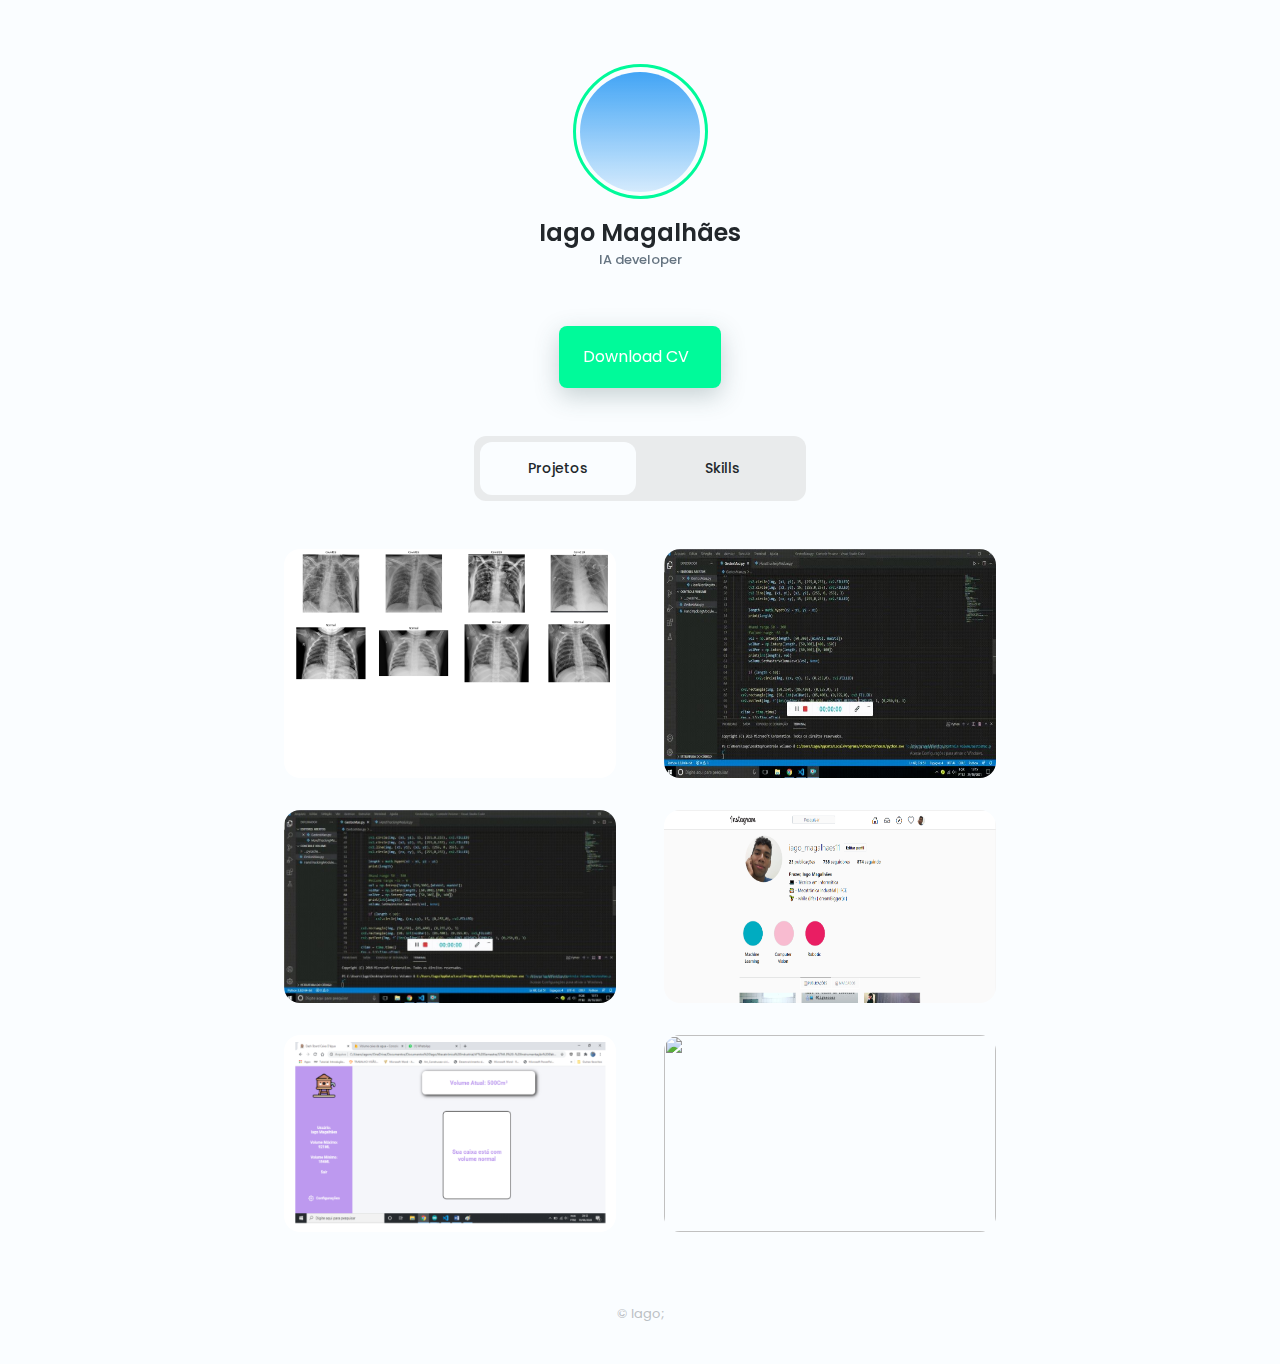
==== index.html @ c4a1ce1b "Update index.html" ====
<!DOCTYPE html>
    <html lang="pt-br">
    <head>
        <meta charset="UTF-8">
        <meta name="viewport" content="width=device-width, initial-scale=1.0">
        <link href="https://cdn.jsdelivr.net/npm/remixicon@2.5.0/fonts/remixicon.css" rel="stylesheet">
        <link rel="stylesheet" href="assets/css/styles.css">
        <title>Iago Magalhães</title>
    </head>
    <body>
        <header class="profile container">
            <i class="ri-moon-line change-theme" id="theme-button"></i>

            <div class="profile__container grid">
                <div class="profile__data">
                    <div class="profile__border">
                        <div class="profile__perfil">
                            <img src="assets/img/perfil.jpg" alt="">
                        </div>
                    </div>

                    <h2 class="profile__name">Iago Magalhães</h2>
                    <h3 class="profile__profession">IA developer</h3>

                    <ul class="profile__social">
                        <a href="https://www.instagram.com/iago_magalhaes11/" target="_blank" class="profile__social-link">
                            <i class="ri-instagram-line"></i>
                        </a>
                        <a href="https://www.linkedin.com/in/iago-magalh%C3%A3es-81a3ab1b7/" target="_blank" class="profile__social-link">
                            <i class="ri-linkedin-box-line"></i>
                        </a>
                        <a href="https://github.com/IagoMagalhaes23" target="_blank" class="profile__social-link">
                            <i class="ri-github-line"></i>
                        </a>
                    </ul>
                </div>

                <div class="profile__buttons">
                    <a download="" href="assets/pdf/Iago-Cv.pdf" class="button">
                        Download CV <i class="ri-download-line"></i>
                    </a>
                </div>
            </div>
        </header>

        <main class="main">
            <section class="filters container">
                <ul class="filters__content">
                    <button class="filters__button filter-tab-active" data-target="#projects">
                        Projetos
                    </button>
                    <button class="filters__button" data-target="#skills">
                        Skills
                    </button>
                </ul>

                <div class="filters__sections">
                    <div class="projects__content grid filters__active" data-content id="projects">
                        <article class="projects__card">
                            <img src="assets/img/Projeto1.png" alt="" class="projects__img">

                            <div class="projects__modal">
                                <div>
                                    <span class="projects__subtitle"> Deep Learning - Rede CNN</span>
                                    <h3 class="projects__title">Classificador de pacientes com COVID-19 através de exames de raio-X</h3>
                                    <a href="https://github.com/IagoMagalhaes23/Machine-Learning-com-Frameworks/blob/main/Rede_CNN_Classificador.ipynb" class="projects__button button button__small">
                                        <i class="ri-link"></i>
                                    </a>
                                </div>
                            </div>
                        </article>

                        <article class="projects__card">
                            <img src="assets/img/Projeto3.jpg" alt="" class="projects__img">

                            <div class="projects__modal">
                                <div>
                                    <span class="projects__subtitle">Dashboard</span>
                                    <h3 class="projects__title">Dashboard com python</h3>
                                    <a href="https://github.com/IagoMagalhaes23/Dashboard-Python" class="projects__button button button__small">
                                        <i class="ri-link"></i>
                                    </a>
                                </div>
                            </div>
                        </article>

                        <article class="projects__card">
                            <img src="assets/img/Projeto3.jpg" alt="" class="projects__img">

                            <div class="projects__modal">
                                <div>
                                    <span class="projects__subtitle">Visão Computacional</span>
                                    <h3 class="projects__title">Controle de volume através de gestos</h3>
                                    <a href="https://github.com/IagoMagalhaes23/Controle-Volume-com-Vis-o-Computacional" class="projects__button button button__small">
                                        <i class="ri-link"></i>
                                    </a>
                                </div>
                            </div>
                        </article>

                        <article class="projects__card">
                            <img src="assets/img/Projeto2.png" alt="" class="projects__img">

                            <div class="projects__modal">
                                <div>
                                    <span class="projects__subtitle">WEB</span>
                                    <h3 class="projects__title">Clone Instagram</h3>
                                    <a href="https://github.com/IagoMagalhaes23/Clone-Instagram" class="projects__button button button__small">
                                        <i class="ri-link"></i>
                                    </a>
                                </div>
                            </div>
                        </article>

                        <article class="projects__card">
                            <img src="assets/img/Projeto4.png" alt="" class="projects__img">

                            <div class="projects__modal">
                                <div>
                                    <span class="projects__subtitle">WEB</span>
                                    <h3 class="projects__title">Dashboard Stars Wars</h3>
                                    <a href="https://github.com/IagoMagalhaes23/Dashboard---Stars-Wars" class="projects__button button button__small">
                                        <i class="ri-link"></i>
                                    </a>
                                </div>
                            </div>
                        </article>
                        
                        <article class="projects__card">
                            <img src="https://user-images.githubusercontent.com/65053026/163591284-08c3f7f6-ac7c-4ff7-9efc-baecb3809648.png" alt="" class="projects__img">

                            <div class="projects__modal">
                                <div>
                                    <span class="projects__subtitle"> Classificador de SPAM </span>
                                    <h3 class="projects__title">Classificador de SPAM de SMS</h3>
                                    <a href="https://github.com/IagoMagalhaes23/Classificador-SPAM" class="projects__button button button__small">
                                        <i class="ri-link"></i>
                                    </a>
                                </div>
                            </div>
                        </article>
                    </div>

                    <div class="skills__content grid" data-content id="skills">
                        <div class="skills__area">
                            <h3 class="skills__title">IA Developer</h3>
    
                            <div class="skills__box">
                                <div class="skills__group">
                                    <div class="skills__data">
                                        <i class="ri-checkbox-circle-line"></i>
        
                                        <div>
                                            <h3 class="skills__name">Scikit-Learn</h3>
                                            <span class="skills__level">Avançado</span>
                                        </div>
                                    </div>

                                    <div class="skills__data">
                                        <i class="ri-checkbox-circle-line"></i>
        
                                        <div>
                                            <h3 class="skills__name">Keras</h3>
                                            <span class="skills__level">Intermediário</span>
                                        </div>
                                    </div>
        
                                    <div class="skills__data">
                                        <i class="ri-checkbox-circle-line"></i>
        
                                        <div>
                                            <h3 class="skills__name">Pandas</h3>
                                            <span class="skills__level">Intermediário</span>
                                        </div>
                                    </div>
                                </div>
                                
                                <div class="skills__group">
                                    <div class="skills__data">
                                        <i class="ri-checkbox-circle-line"></i>
        
                                        <div>
                                            <h3 class="skills__name">Matplotlib</h3>
                                            <span class="skills__level">Intermediário</span>
                                        </div>
                                    </div>

                                    <div class="skills__data">
                                        <i class="ri-checkbox-circle-line"></i>
        
                                        <div>
                                            <h3 class="skills__name">Numpy</h3>
                                            <span class="skills__level">Intermediário</span>
                                        </div>
                                    </div>
        
                                    <div class="skills__data">
                                        <i class="ri-checkbox-circle-line"></i>
        
                                        <div>
                                            <h3 class="skills__name">TensorFlow</h3>
                                            <span class="skills__level">Intermediário</span>
                                        </div>
                                    </div>
                                </div>
                            </div>
                        </div>

                        <div class="skills__area">
                            <h3 class="skills__title">Electronics developer</h3>
    
                            <div class="skills__box">
                                <div class="skills__group">
                                    <div class="skills__data">
                                        <i class="ri-checkbox-circle-line"></i>
        
                                        <div>
                                            <h3 class="skills__name">Eagle</h3>
                                            <span class="skills__level">Avançado</span>
                                        </div>
                                    </div>
        
                                    <div class="skills__data">
                                        <i class="ri-checkbox-circle-line"></i>
        
                                        <div>
                                            <h3 class="skills__name">Arduino</h3>
                                            <span class="skills__level">Avançado</span>
                                        </div>
                                    </div>
        
                                    <div class="skills__data">
                                        <i class="ri-checkbox-circle-line"></i>
        
                                        <div>
                                            <h3 class="skills__name">ESP32</h3>
                                            <span class="skills__level">Intermediário</span>
                                        </div>
                                    </div>
                                </div>
                                
                                <div class="skills__group">
                                    <div class="skills__data">
                                        <i class="ri-checkbox-circle-line"></i>
        
                                        <div>
                                            <h3 class="skills__name">Raspberry PI</h3>
                                            <span class="skills__level">Intermediário</span>
                                        </div>
                                    </div>
                                </div>
                            </div>
                        </div>

                        <div class="skills__area">
                            <h3 class="skills__title">Frontend Developer</h3>
    
                            <div class="skills__box">
                                <div class="skills__group">
                                    <div class="skills__data">
                                        <i class="ri-checkbox-circle-line"></i>
        
                                        <div>
                                            <h3 class="skills__name">HTML</h3>
                                            <span class="skills__level">Avançado</span>
                                        </div>
                                    </div>
        
                                    <div class="skills__data">
                                        <i class="ri-checkbox-circle-line"></i>
        
                                        <div>
                                            <h3 class="skills__name">CSS</h3>
                                            <span class="skills__level">Avançado</span>
                                        </div>
                                    </div>
        
                                    <div class="skills__data">
                                        <i class="ri-checkbox-circle-line"></i>
        
                                        <div>
                                            <h3 class="skills__name">JavaScript</h3>
                                            <span class="skills__level">Intermediário</span>
                                        </div>
                                    </div>
                                </div>
                                
                                <div class="skills__group">
                                    <div class="skills__data">
                                        <i class="ri-checkbox-circle-line"></i>
        
                                        <div>
                                            <h3 class="skills__name">React Native</h3>
                                            <span class="skills__level">Intermediário</span>
                                        </div>
                                    </div>

                                    <div class="skills__data">
                                        <i class="ri-checkbox-circle-line"></i>
        
                                        <div>
                                            <h3 class="skills__name">Git e GitHub</h3>
                                            <span class="skills__level">Intermediário</span>
                                        </div>
                                    </div>
        
                                    <div class="skills__data">
                                        <i class="ri-checkbox-circle-line"></i>
        
                                        <div>
                                            <h3 class="skills__name">Bootstrap</h3>
                                            <span class="skills__level">Básico</span>
                                        </div>
                                    </div>
                                </div>
                            </div>
                        </div>

                        <div class="skills__area">
                            <h3 class="skills__title">Backend Developer</h3>
    
                            <div class="skills__box">
                                <div class="skills__group">
                                    <div class="skills__data">
                                        <i class="ri-checkbox-circle-line"></i>
        
                                        <div>
                                            <h3 class="skills__name">Python</h3>
                                            <span class="skills__level">Avançado</span>
                                        </div>
                                    </div>
        
                                    <div class="skills__data">
                                        <i class="ri-checkbox-circle-line"></i>
        
                                        <div>
                                            <h3 class="skills__name">MySQL</h3>
                                            <span class="skills__level">Intermediário</span>
                                        </div>
                                    </div>
        
                                    <div class="skills__data">
                                        <i class="ri-checkbox-circle-line"></i>
        
                                        <div>
                                            <h3 class="skills__name">Firebase</h3>
                                            <span class="skills__level">Intermediário</span>
                                        </div>
                                    </div>
                                </div>
                                
                                <div class="skills__group">
                                    <div class="skills__data">
                                        <i class="ri-checkbox-circle-line"></i>
        
                                        <div>
                                            <h3 class="skills__name">PHP</h3>
                                            <span class="skills__level">Intermediário</span>
                                        </div>
                                    </div>
        
                                    <div class="skills__data">
                                        <i class="ri-checkbox-circle-line"></i>
        
                                        <div>
                                            <h3 class="skills__name">Java</h3>
                                            <span class="skills__level">Intermediário</span>
                                        </div>
                                    </div>
                                </div>
                            </div>
                        </div>
                    </div>
                </div>
            </section>
        </main>

        <footer class="footer container">
            <span class="footer__copy">
                &#169; Iago;
            </span>
        </footer>

        <script src="assets/js/scrollreveal.min.js"></script>

        <script src="assets/js/main.js"></script>
    </body>
</html>
---- assets/css/styles.css ----
@import url("https://fonts.googleapis.com/css2?family=Poppins:wght@400;500;600&display=swap");

:root {
  /*Color mode HSL(hue, saturation, lightness)*/
  /*
      Blue: hsl(207, 90%, 61%)
      Purple: hsl(250, 66%, 75%)
      Pink: hsl(356, 66%, 75%)
      Teal: hsl(174, 63%, 62%)
  */

  --hue: 207;
  --sat: 90%;
  --lig: 61%;
  --first-color: hsl(var(--hue), var(--sat), var(--lig));
  --first-color-alt: hsl(var(--hue), var(--sat), 57%); /* -4% */
  --title-color: hsl(var(--hue), 12%, 15%);
  --text-color: hsl(var(--hue), 12%, 45%);
  --text-color-light: hsl(var(--hue), 8%, 75%);
  --text-color-lighten: hsl(var(--hue), 8%, 92%);
  --body-color: hsl(var(--hue), 100%, 99%);
  --container-color: #fff;

  /*.5rem = 8px | 1rem = 16px ...*/
  --body-font: 'Poppins', sans-serif;
  --h2-font-size: 1.25rem;
  --h3-font-size: 1rem;
  --normal-font-size: .938rem;
  --small-font-size: .813rem;
  --smaller-font-size: .75rem;
}

@media screen and (min-width: 968px) {
  :root {
    --h2-font-size: 1.5rem;
    --h3-font-size: 1.25rem;
    --normal-font-size: 1rem;
    --small-font-size: .875rem;
    --smaller-font-size: .813rem;
  }
}

* {
  box-sizing: border-box;
  padding: 0;
  margin: 0;
}

body {
  font-family: var(--body-font);
  font-size: var(--normal-font-size);
  background-color: var(--body-color);
  color: var(--text-color);
  transition: .3s; /* For animation dark mode */
}

h1, h2, h3 {
  color: var(--title-color);
  font-weight: 600;
}

ul {
  list-style: none;
}

a {
  text-decoration: none;
}

img {
  max-width: 100%;
  height: auto;
}

.change-theme {
  position: absolute;
  top: 1.5rem;
  right: 0;
  font-size: 1.25rem;
  color: var(--title-color);
  cursor: pointer;
  transition: .3s;
}

.change-theme:hover {
  color: var(--first-color);
}

body.dark-theme {
  --title-color: hsl(var(--hue), 12%, 95%);
  --text-color: hsl(var(--hue), 12%, 75%);
  --body-color: hsl(var(--hue), 40%, 8%);
  --container-color: hsl(var(--hue), 24%, 12%);
}

.dark-theme .button__gray {
  background-color: var(--container-color);
}

.dark-theme .button__gray:hover {
  background-color: hsl(var(--hue), 24%, 16%);
}

.dark-theme .filters__content {
  background-color: var(--container-color);
}

.dark-theme::-webkit-scrollbar {
  background-color: hsl(var(--hue), 8%, 16%);
}

.dark-theme::-webkit-scrollbar-thumb {
  background-color: hsl(var(--hue), 8%, 24%);
}

.dark-theme::-webkit-scrollbar-thumb:hover {
  background-color: hsl(var(--hue), 8%, 32%);
}

.container {
  max-width: 968px;
  margin-left: 1.5rem;
  margin-right: 1.5rem;
}

.grid {
  display: grid;
  gap: 1.5rem;
}

.profile {
  position: relative;
  padding-top: 3.5rem;
}

.profile__container {
  row-gap: 2rem;
}

.profile__data {
  display: grid;
  text-align: center;
}

.profile__perfil {
  width: 100px;
  height: 100px;
  background: linear-gradient(180deg, 
              hsla(var(--hue), var(--sat), var(--lig), 1) 0%, 
              hsla(var(--hue), var(--sat), var(--lig), .2) 100%);
  border-radius: 50%;
  overflow: hidden;
  display: flex;
  align-items: flex-end;
  justify-content: center;
}

.profile__perfil img {
  width: 75px;
}

.profile__border {
  border: 3.5px solid #00FA9A;
  justify-self: center;
  width: 115px;
  height: 115px;
  border-radius: 50%;
  display: grid;
  place-items: center;
  margin-bottom: .75rem;
}

.profile__name {
  font-size: var(--h2-font-size);
}

.profile__profession {
  font-size: var(--smaller-font-size);
  font-weight: 500;
  color: var(--text-color);
  margin-bottom: 1rem;
}

.profile__social {
  display: flex;
  justify-content: center;
  column-gap: .75rem;
}

.profile__social-link {
  font-size: 1.25rem;
  color: var(--title-color);
  transition: .3s;
}

.profile__social-link:hover {
  color: var(--first-color);
}

.profile__info {
  grid-template-columns: repeat(3, max-content);
  justify-content: center;
  column-gap: 2.5rem;
}

.profile__info-group {
  text-align: center;
}

.profile__info-number {
  font-size: var(--normal-font-size);
  margin-bottom: .25rem;
}

.profile__info-description {
  font-size: var(--smaller-font-size);
  font-weight: 500;
}

.profile__buttons, 
.profile__buttons-small {
  display: flex;
  align-items: center;
  justify-content: center;
}

.profile__buttons {
  column-gap: 1rem;
}

.profile__buttons-small {
  column-gap: .25rem;
}

.button {
  display: inline-flex;
  align-items: center;
  column-gap: .5rem;
  background-color: #00FA9A;
  color: #fff;
  padding: 1.15rem 1.5rem;
  border-radius: .5rem;
  transition: .3s;
  box-shadow: 0 8px 24px rgba(47,79,79, 0.25);
}

.button i {
  font-size: 1.25rem;
}

.button:hover {
  background-color: #3CB371;
}

.button__small {
  padding: .75rem;
  box-shadow: none;
}

.button__gray {
  background-color: var(--text-color-lighten);
  color: var(--title-color);
}

.button__gray:hover {
  background-color: var(--text-color-light);
}

.filters__content {
  margin: 2rem 0 2.5rem;
  background-color: var(--text-color-lighten);
  padding: .375rem;
  border-radius: .75rem;
  display: flex;
  justify-content: space-between;
  column-gap: .5rem;
}

.filters__button {
  width: 100%;
  border: none;
  outline: none;
  padding: 1rem;
  color: var(--title-color);
  font-size: var(--small-font-size);
  font-family: var(--body-font);
  font-weight: 500;
  border-radius: .75rem;
  cursor: pointer;
  background-color: transparent;
  transition: .3s;
}

.filters__button:hover {
  background-color: var(--body-color);
}

.projects__card {
  position: relative;
  border-radius: 1rem;
  overflow: hidden;
}

.projects__card img {
  width: 100%;
  height: 100%;
}

.projects__modal {
  position: absolute;
  width: 100%;
  height: 100%;
  bottom: -100%;
  left: 0;
  background: linear-gradient(180deg, 
              hsla(var(--hue), 24%, 40%, .3) 0%, 
              hsla(var(--hue), 24%, 4%, 1) 95%);
  display: grid;
  align-items: flex-end;
  padding: 1.5rem 1.25rem;
  transition: .3s;
}

.projects__subtitle, 
.projects__title {
  color: #fff;
}

.projects__subtitle {
  font-size: var(--smaller-font-size);
}

.projects__title {
  font-size: var(--h3-font-size);
  margin-bottom: .75rem;
}

.projects__button {
  padding: .5rem;
}

.projects__card:hover .projects__modal {
  bottom: 0;
}

.skills__content {
  row-gap: 3.5rem;
}

.skills__title {
  font-size: var(--h3-font-size);
  text-align: center;
  margin-bottom: 1.5rem;
}

.skills__box {
  display: flex;
  justify-content: center;
  column-gap: 3rem;
}

.skills__group {
  display: grid;
  align-content: flex-start;
  row-gap: 1rem;
}

.skills__data {
  display: flex;
  column-gap: .5rem;
}

.skills__data i {
  font-size: 1rem;
  color: #00FA9A;
}

.skills__name {
  font-size: var(--normal-font-size);
  font-weight: 500;
  line-height: 18px;
}

.skills__level {
  font-size: var(--smaller-font-size);
}

.filters [data-content] {
  display: none;
}

.filters__active[data-content] {
  display: grid;
}

.filter-tab-active {
  background-color: var(--body-color);
}

.footer__copy {
  display: block;
  margin: 2.5rem 0 2rem;
  text-align: center;
  font-size: var(--smaller-font-size);
  color: var(--text-color-light);
}

::-webkit-scrollbar {
  width: .6rem;
  border-radius: .5rem;
  background-color: hsl(var(--hue), 8%, 66%);
}

::-webkit-scrollbar-thumb {
  background-color: hsl(var(--hue), 8%, 54%);
  border-radius: .5rem;
}

::-webkit-scrollbar-thumb:hover {
  background-color: hsl(var(--hue), 8%, 44%);
}

@media screen and (max-width: 320px) {
  .container {
    margin-left: 1rem;
    margin-right: 1rem;
  }

  .profile__info {
    column-gap: 1.5rem;
  }
  .profile__buttons {
    flex-direction: column;
    row-gap: 1rem;
  }

  .skills__box {
    column-gap: 1rem;
  }
}

@media screen and (min-width: 576px) {
  .projects__content {
    grid-template-columns: 332px;
    justify-content: center;
  }

  .filters__content {
    width: 332px;
    margin: 3rem auto;
  }
}

@media screen and (min-width: 776px) {
  .projects__content,
  .skills__content {
    grid-template-columns: repeat(2, 332px);
  }

  .skills__content {
    justify-content: center;
    column-gap: 3rem;
  }
}

@media screen and (min-width: 992px) {
  .container {
    margin-left: auto;
    margin-right: auto;
  }

  .change-theme {
    top: 2.5rem;
    right: 2.5rem;
  }

  .profile {
    padding-top: 4rem;
  }
  .profile__border {
    width: 135px;
    height: 135px;
    margin-bottom: 1rem;
  }
  .profile__perfil {
    width: 120px;
    height: 120px;
  }
  .profile__perfil img {
    width: 90px;
  }
  .profile__profession {
    margin-bottom: 1.5rem;
  }
  .profile__info {
    column-gap: 3rem;
  }
  .profile__info-description {
    font-size: var(--small-font-size);
  }
  .profile__buttons {
    column-gap: 2rem;
  }

  .projects__content {
    gap: 2rem 3rem;
  }
  .projects__modal {
    padding: 1.5rem;
  }

  .skills__title {
    font-size: var(--normal-font-size);
    margin-bottom: 2.5rem;
  }

  .footer__copy {
    margin: 4.5rem 0 2.5rem;
  }
}
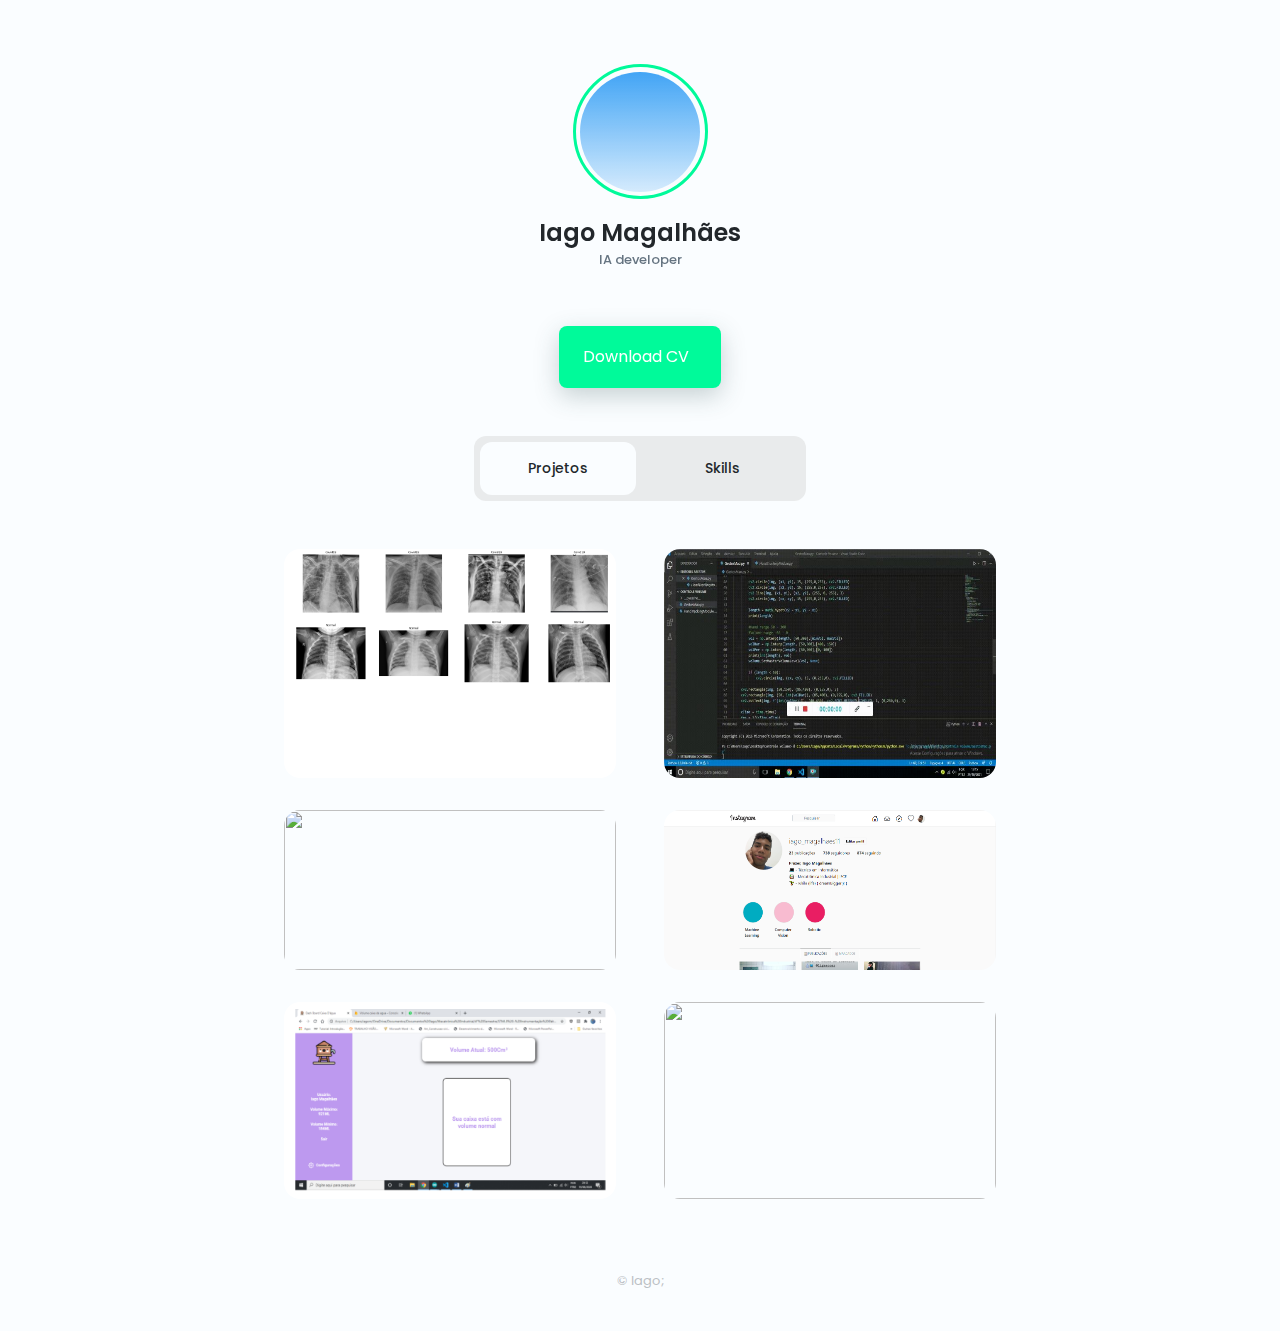
==== commit b377aedc: "Update index.html" ====
--- a/index.html
+++ b/index.html
@@ -85,7 +85,7 @@
                         </article>
 
                         <article class="projects__card">
-                            <img src="assets/img/Projeto3.jpg" alt="" class="projects__img">
+                            <img src="assets/img/Projeto5.jpg" alt="" class="projects__img">
 
                             <div class="projects__modal">
                                 <div>
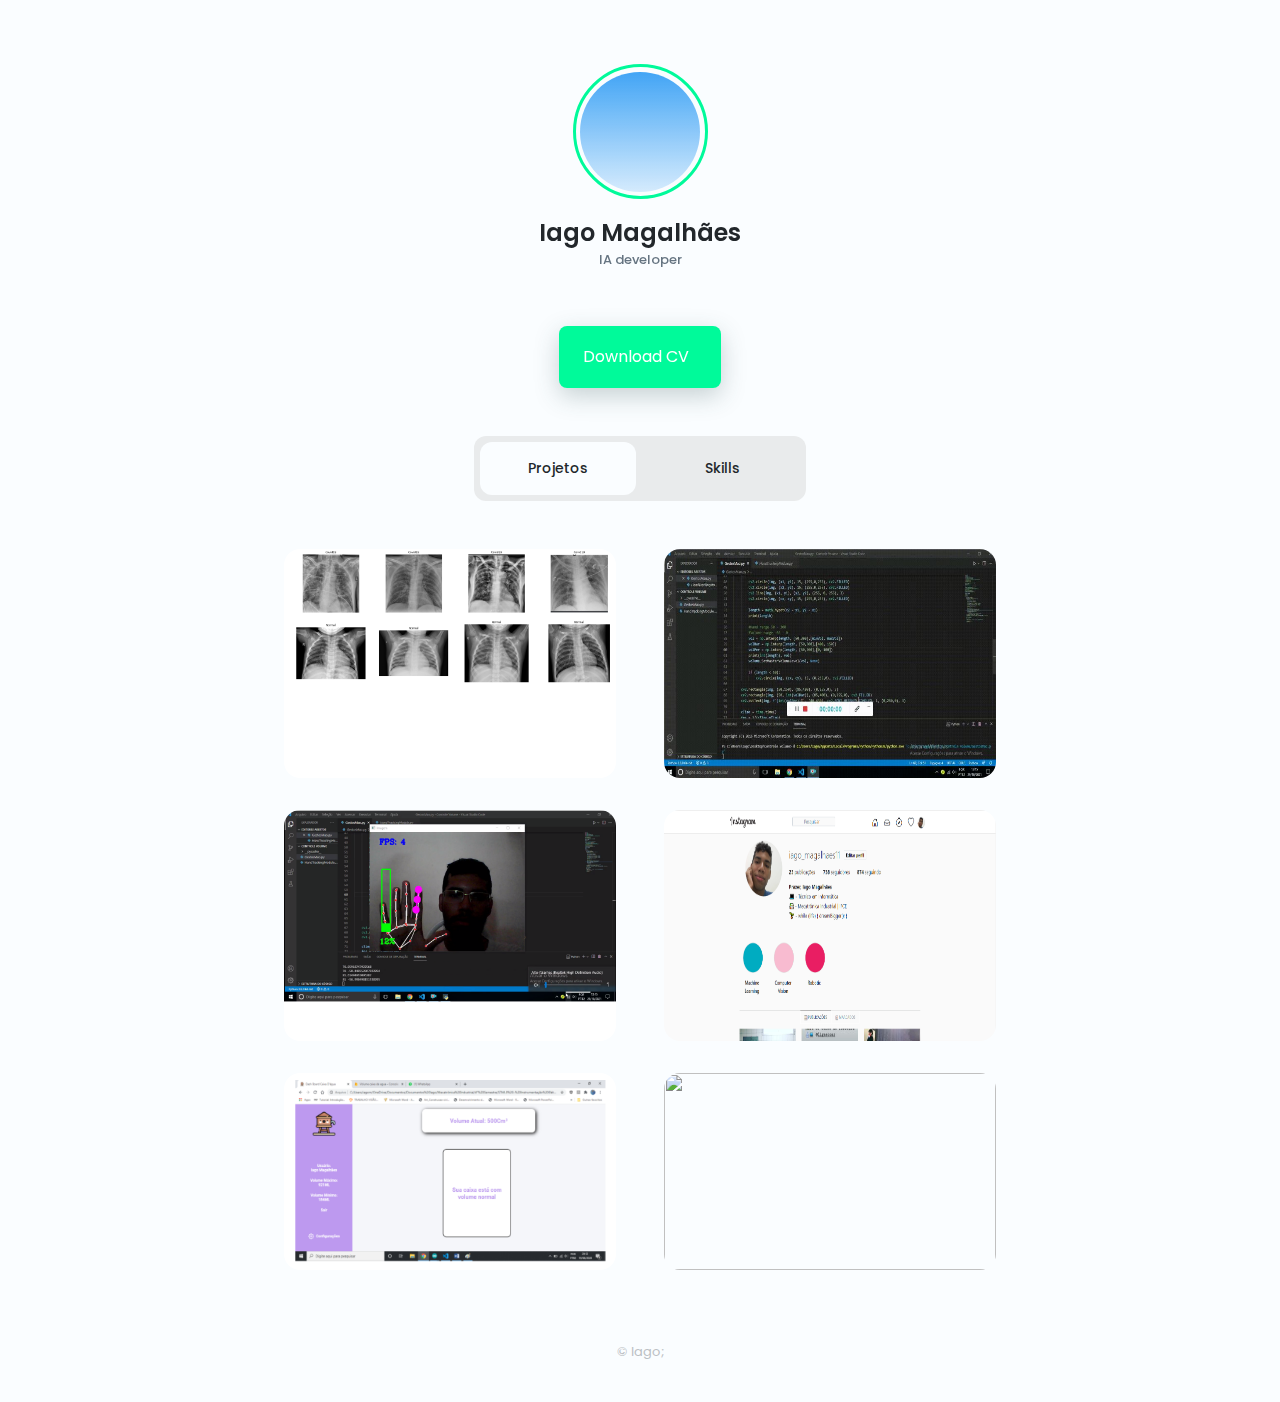
==== commit 5a41accf: "Update index.html" ====
--- a/index.html
+++ b/index.html
@@ -85,7 +85,7 @@
                         </article>
 
                         <article class="projects__card">
-                            <img src="assets/img/Projeto5.jpg" alt="" class="projects__img">
+                            <img src="assets/img/Projeto5.png" alt="" class="projects__img">
 
                             <div class="projects__modal">
                                 <div>
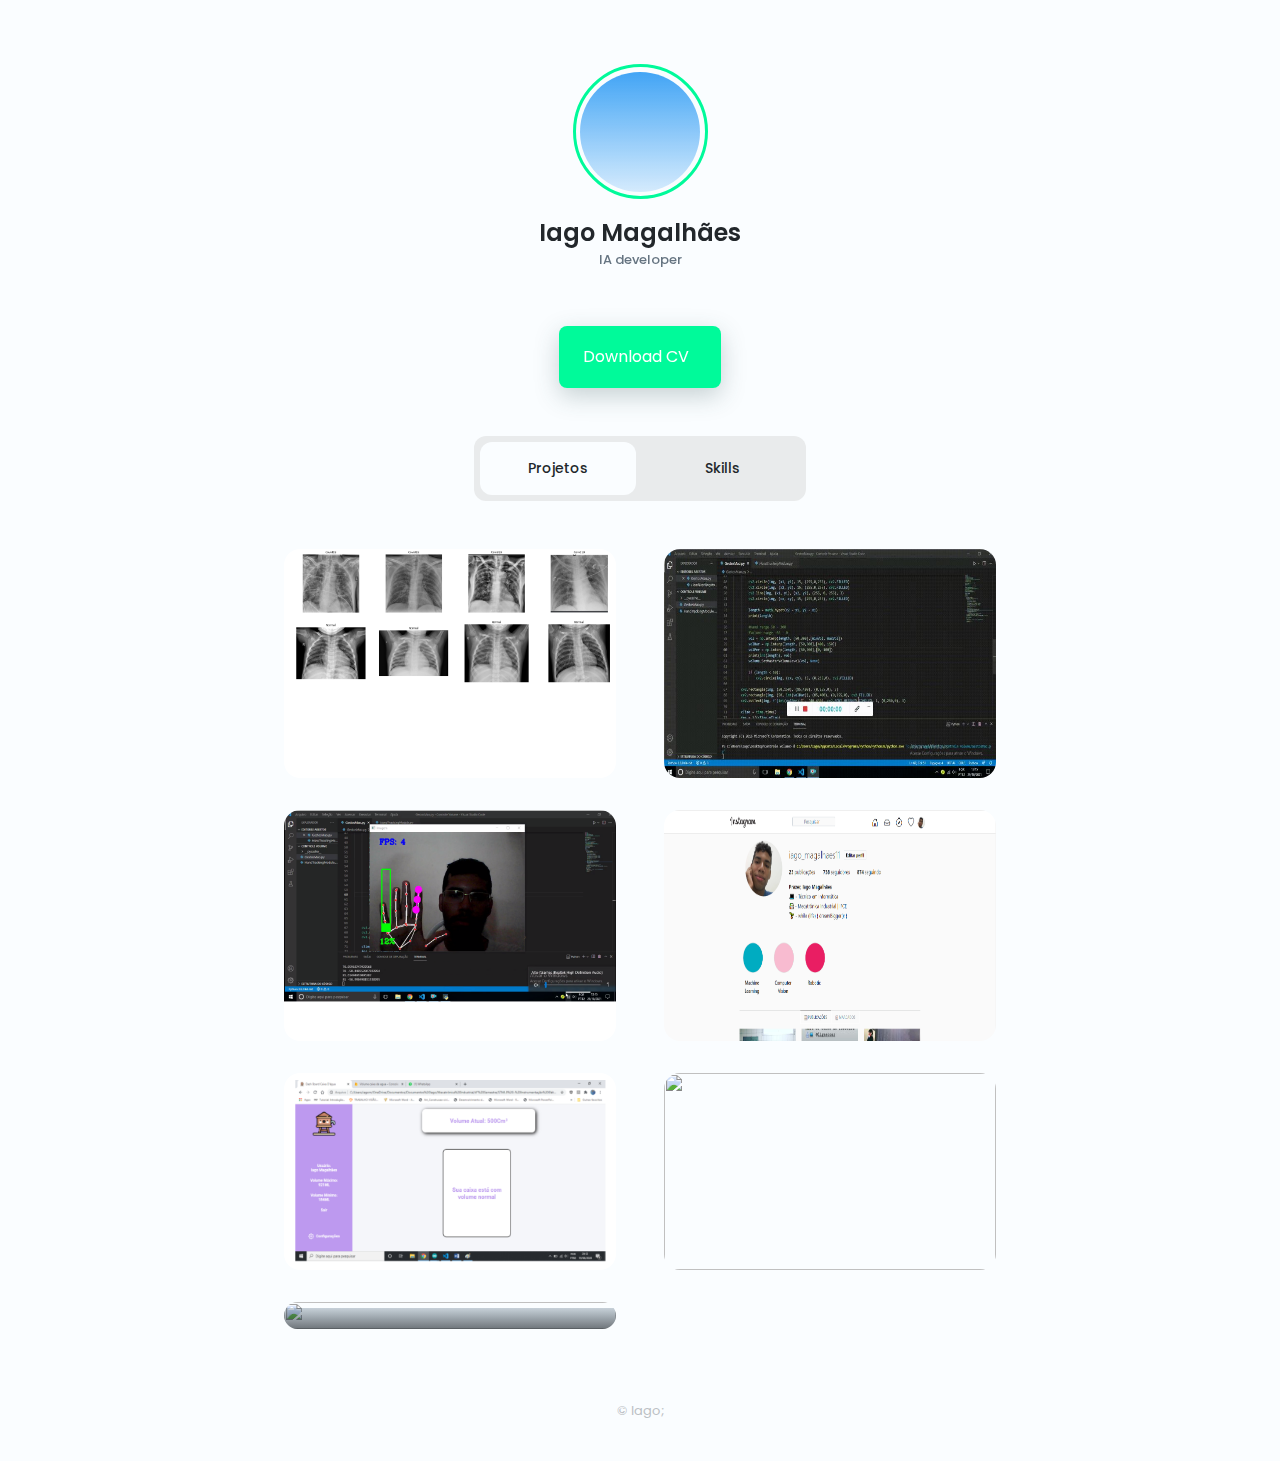
==== commit eef2b458: "Update index.html" ====
--- a/index.html
+++ b/index.html
@@ -139,6 +139,20 @@
                                 </div>
                             </div>
                         </article>
+                        
+                        <article class="projects__card">
+                            <img src="https://user-images.githubusercontent.com/65053026/163841204-ca62513f-b905-43bb-b1f9-00b595ab392d.png" alt="" class="projects__img">
+
+                            <div class="projects__modal">
+                                <div>
+                                    <span class="projects__subtitle"> Streamlit </span>
+                                    <h3 class="projects__title">Dashboard para visualização de dados da COVID-19</h3>
+                                    <a href="https://github.com/IagoMagalhaes23/Dashboard-Streamlit" class="projects__button button button__small">
+                                        <i class="ri-link"></i>
+                                    </a>
+                                </div>
+                            </div>
+                        </article>
                     </div>
 
                     <div class="skills__content grid" data-content id="skills">
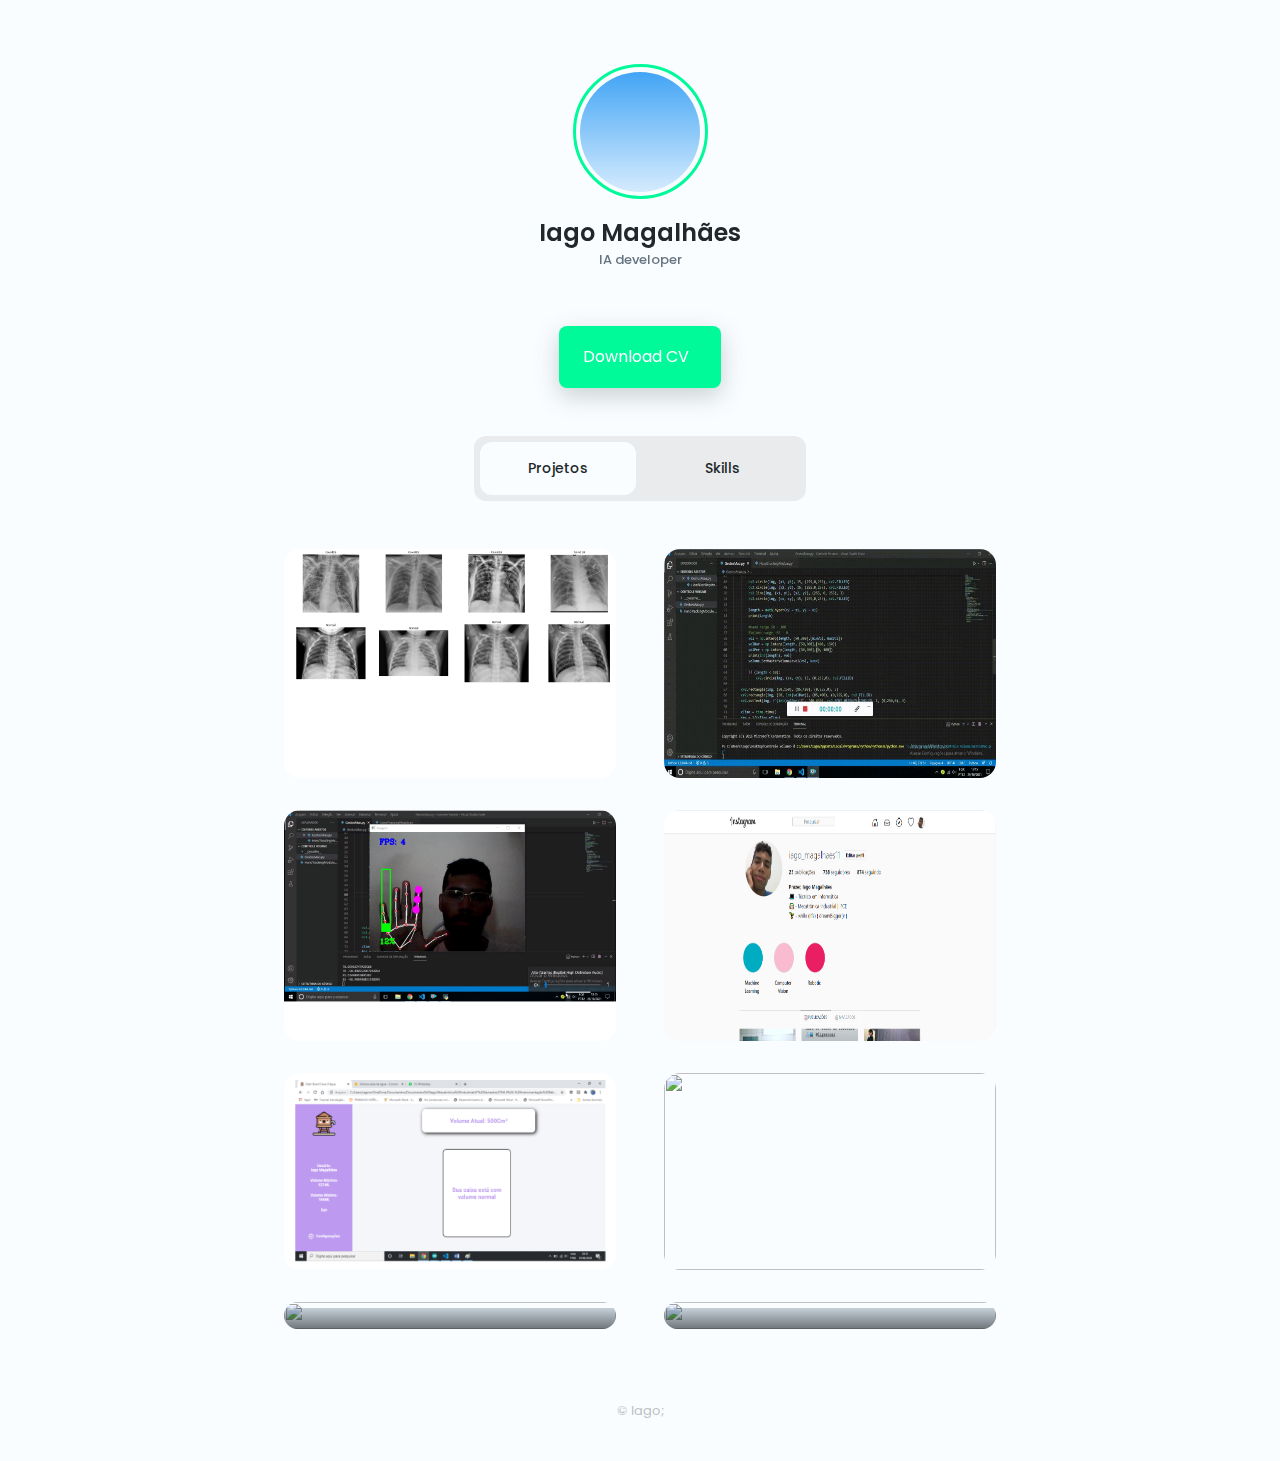
==== commit 46639992: "Update index.html" ====
--- a/index.html
+++ b/index.html
@@ -153,6 +153,20 @@
                                 </div>
                             </div>
                         </article>
+                        
+                        <article class="projects__card">
+                            <img src="https://github.com/IagoMagalhaes23/iagomagalhaes/blob/master/assets/img/Projeto7.png" alt="" class="projects__img">
+
+                            <div class="projects__modal">
+                                <div>
+                                    <span class="projects__subtitle"> Detector de Máscara </span>
+                                    <h3 class="projects__title"> Projeto utilizando OpenCV e ScikitLearn para detectar se uma pessoa está com máscara ou não</h3>
+                                    <a href="https://github.com/IagoMagalhaes23/Detector-de-Mascara" class="projects__button button button__small">
+                                        <i class="ri-link"></i>
+                                    </a>
+                                </div>
+                            </div>
+                        </article>
                     </div>
 
                     <div class="skills__content grid" data-content id="skills">
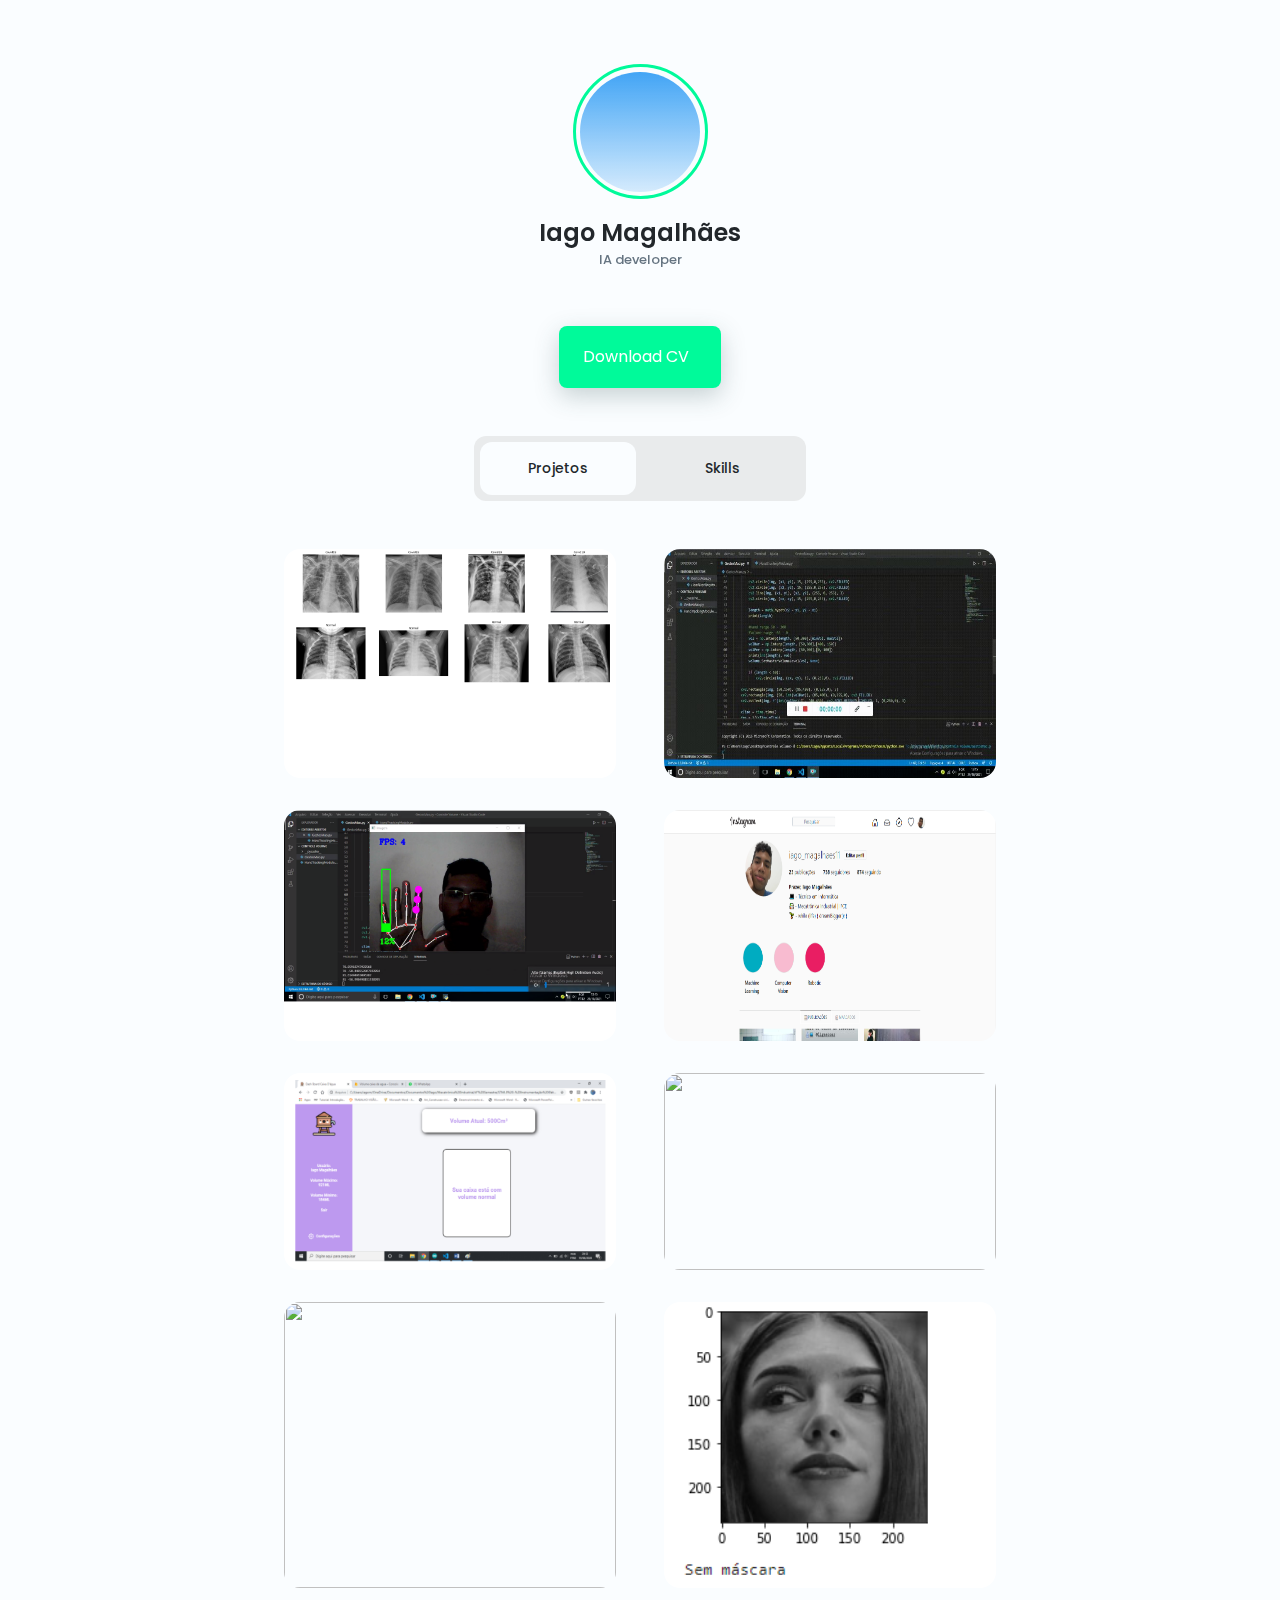
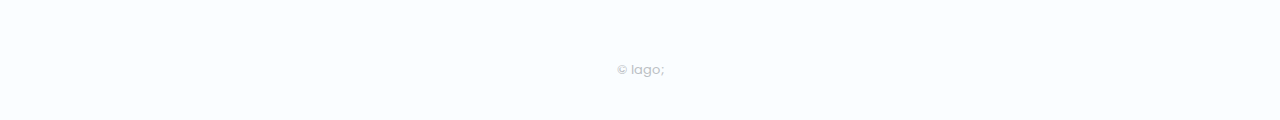
==== commit a3bad48f: "Update index.html" ====
--- a/index.html
+++ b/index.html
@@ -155,7 +155,7 @@
                         </article>
                         
                         <article class="projects__card">
-                            <img src="https://github.com/IagoMagalhaes23/iagomagalhaes/blob/master/assets/img/Projeto7.png" alt="" class="projects__img">
+                            <img src="assets/img/Projeto7.png" alt="" class="projects__img">
 
                             <div class="projects__modal">
                                 <div>
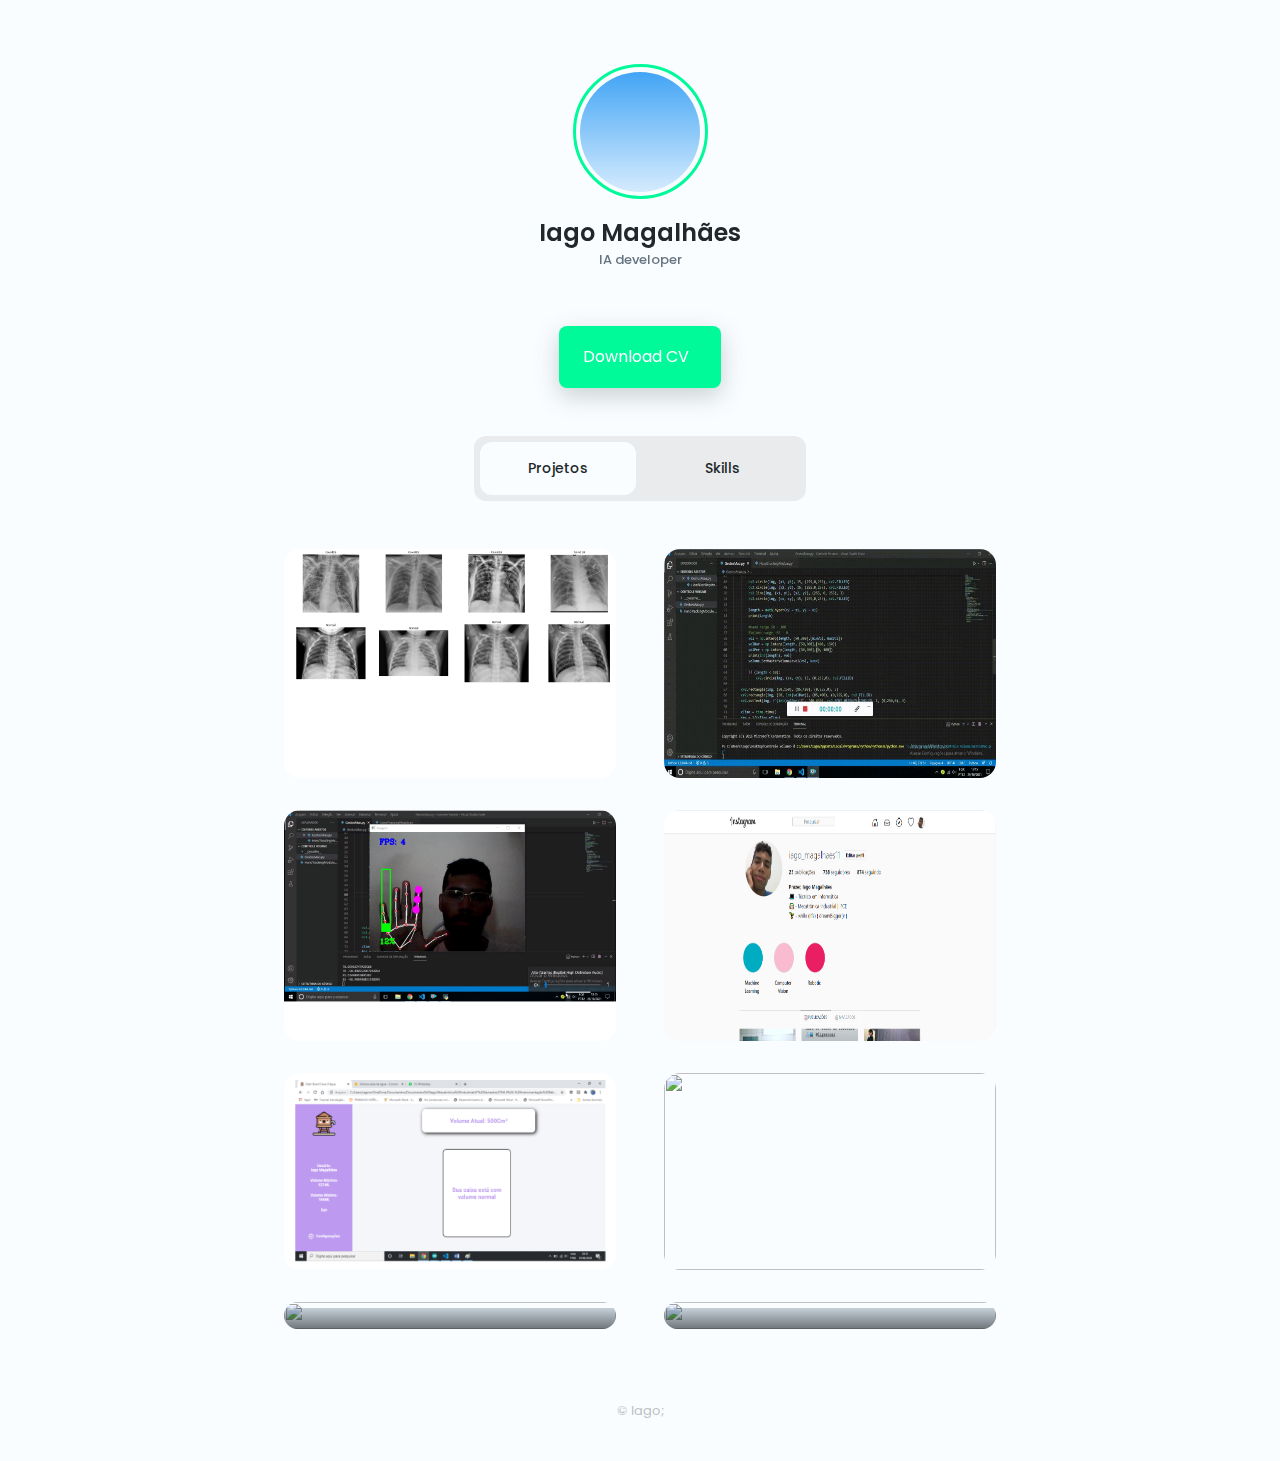
==== commit 6bc326f4: "Update index.html" ====
--- a/index.html
+++ b/index.html
@@ -155,7 +155,7 @@
                         </article>
                         
                         <article class="projects__card">
-                            <img src="assets/img/Projeto7.png" alt="" class="projects__img">
+                            <img src="https://github.com/IagoMagalhaes23/iagomagalhaes/blob/a3bad48f9e485101f884b984b2621702f09584b5/assets/img/Projeto7.png" alt="" class="projects__img">
 
                             <div class="projects__modal">
                                 <div>
